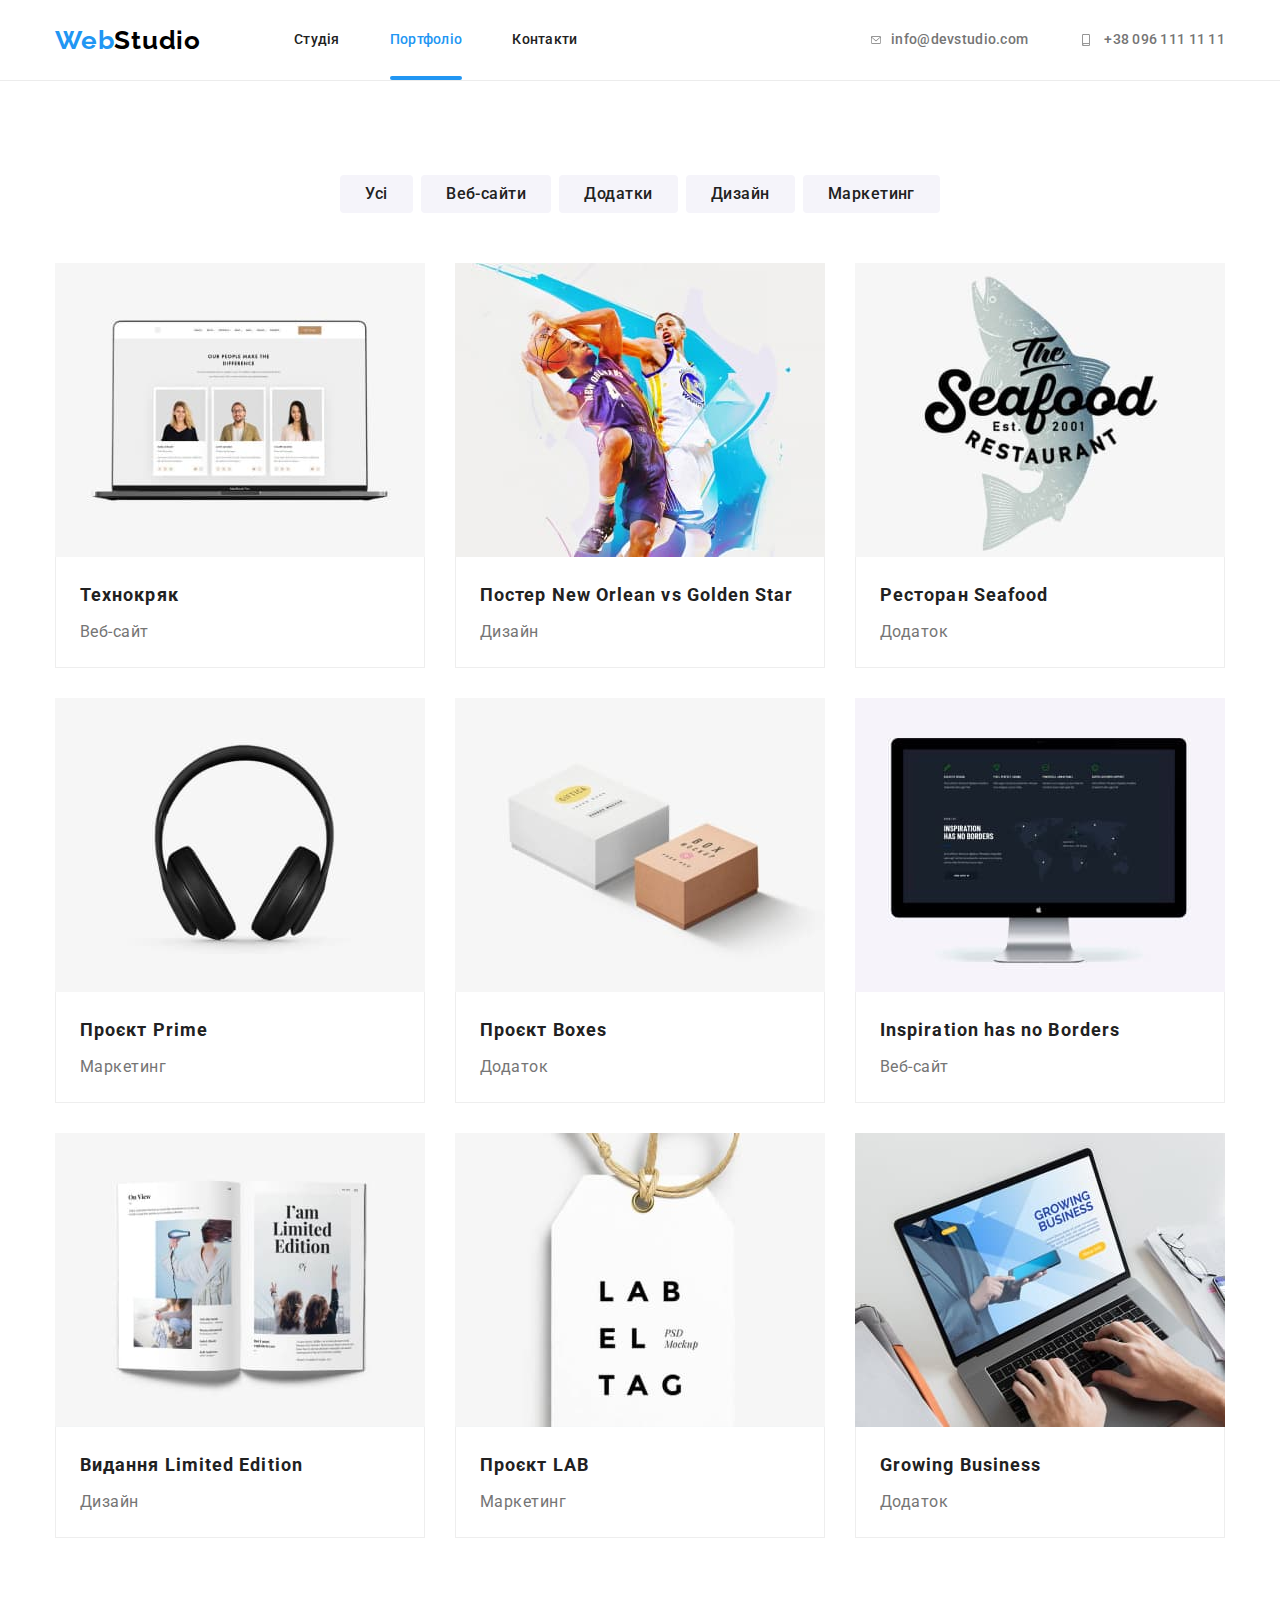
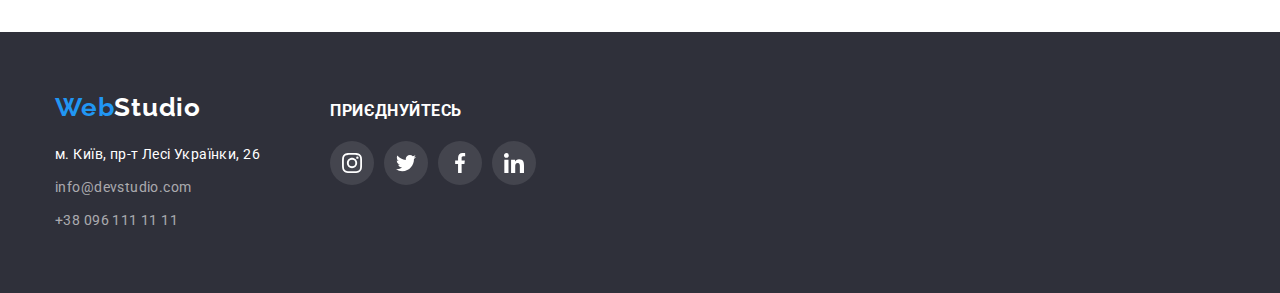
==== portfolio.html @ 860e97d4 "Initial commit" ====
<!DOCTYPE html>
<html lang="uk">
  <head>
    <meta charset="UTF-8" />
    <meta http-equiv="X-UA-Compatible" content="IE=edge" />
    <meta name="viewport" content="width=device-width, initial-scale=1.0" />
    <title>WebStudio</title>
    <!--Шрифты -->
    <link rel="preconnect" href="https://fonts.googleapis.com" />
    <link rel="preconnect" href="https://fonts.gstatic.com" crossorigin />
    <link
      href="https://fonts.googleapis.com/css2?family=Raleway:wght@700&family=Roboto:wght@400;500;700;900&display=swap"
      rel="stylesheet"
    />
    <!--Добавляет normalize -->
    <link
      rel="stylesheet"
      href="https://cdnjs.cloudflare.com/ajax/libs/modern-normalize/1.1.0/modern-normalize.min.css"
    />
    <link rel="stylesheet" href="./css/styles.css" />
  </head>
  <body>
    <!--Шапка-->
    <header class="header">
      <div class="container container-header">
        <nav class="header-nav">
          <a class="logo link" href="./index.html"
            >Web<span class="logo-header">Studio</span></a
          >
          <ul class="header-nav-list">
            <li class="header-nav-item">
              <a class="header-nav-link link" href="./index.html">Студія</a>
            </li>
            <li class="header-nav-item">
              <a class="header-nav-link link current" href="./index.html"
                >Портфоліо</a
              >
            </li>
            <li class="header-nav-item">
              <a class="header-nav-link link" href="./index.html">Контакти</a>
            </li>
          </ul>
        </nav>
        <div class="container-connect">
          <ul class="header-list">
            <li class="header-item">
              <a class="header-link link" href="mailto:info@devstudio.com">
                <svg class="header-icon" width="10" height="16">
                  <use href="./images/icons.svg#icon-envelope"></use>
                </svg>
                info@devstudio.com</a
              >
            </li>
            <li class="header-item">
              <a class="header-link link" href="tel:+380961111111">
                <svg class="header-icon" width="16" height="12">
                  <use href="./images/icons.svg#icon-smartphone"></use>
                </svg>
                +38 096 111 11 11</a
              >
            </li>
          </ul>
        </div>
      </div>
    </header>
    <main>
      <section class="portfolio section">
        <div class="container">
          <h1 class="visually-hidden">Наші роботи</h1>
          <ul class="filter-list">
            <li><button class="button" type="button">Усі</button></li>
            <li><button class="button" type="button">Веб-сайти</button></li>
            <li><button class="button" type="button">Додатки</button></li>
            <li><button class="button" type="button">Дизайн</button></li>
            <li><button class="button" type="button">Маркетинг</button></li>
          </ul>
          <ul class="filter">
            <li class="filter-item">
              <a class="filter-link link" href="./index.html">
                <div class="filter-top-wrap">
                  <img
                    src="./images/types/type-1.jpg"
                    alt="види робіт"
                    width="370"
                    height="294"
                  />
                  <p class="filter-top-text">
                    Ресурс пропонує комплексні пропозиції з різним рівнем
                    функціоналу та сервісів. Все це дозволить відвідувачу
                    отримати вичерпні відомості про компанію чи приватну особу.
                  </p>
                </div>
                <div class="filter-wrap">
                  <h2 class="filter-title">Технокряк</h2>
                  <p class="filter-text">Веб-сайт</p>
                </div>
              </a>
            </li>
            <li class="filter-item">
              <a class="filter-link link" href="./index.html">
                <div class="filter-top-wrap">
                  <img
                    src="./images/types/type-2.jpg"
                    alt="види робіт"
                    width="370"
                    height="294"
                  />
                  <p class="filter-top-text">
                    Ресурс пропонує комплексні пропозиції з різним рівнем
                    функціоналу та сервісів. Все це дозволить відвідувачу
                    отримати вичерпні відомості про компанію чи приватну особу.
                  </p>
                </div>
                <div class="filter-wrap">
                  <h2 class="filter-title">Постер New Orlean vs Golden Star</h2>
                  <p class="filter-text">Дизайн</p>
                </div>
              </a>
            </li>
            <li class="filter-item">
              <a class="filter-link link" href="./index.html">
                <div class="filter-top-wrap">
                  <img
                    src="./images/types/type-3.jpg"
                    alt="види робіт"
                    width="370"
                    height="294"
                  />
                  <p class="filter-top-text">
                    Ресурс пропонує комплексні пропозиції з різним рівнем
                    функціоналу та сервісів. Все це дозволить відвідувачу
                    отримати вичерпні відомості про компанію чи приватну особу.
                  </p>
                </div>
                <div class="filter-wrap">
                  <h2 class="filter-title">Ресторан Seafood</h2>
                  <p class="filter-text">Додаток</p>
                </div>
              </a>
            </li>
            <li class="filter-item">
              <a class="filter-link link" href="./index.html">
                <div class="filter-top-wrap">
                  <img
                    src="./images/types/type-4.jpg"
                    alt="види робіт"
                    width="370"
                    height="294"
                  />
                  <p class="filter-top-text">
                    Ресурс пропонує комплексні пропозиції з різним рівнем
                    функціоналу та сервісів. Все це дозволить відвідувачу
                    отримати вичерпні відомості про компанію чи приватну особу.
                  </p>
                </div>
                <div class="filter-wrap">
                  <h2 class="filter-title">Проєкт Prime</h2>
                  <p class="filter-text">Маркетинг</p>
                </div>
              </a>
            </li>
            <li class="filter-item">
              <a class="filter-link link" href="./index.html">
                <div class="filter-top-wrap">
                  <img
                    src="./images/types/type-5.jpg"
                    alt="види робіт"
                    width="370"
                    height="294"
                  />
                  <p class="filter-top-text">
                    Ресурс пропонує комплексні пропозиції з різним рівнем
                    функціоналу та сервісів. Все це дозволить відвідувачу
                    отримати вичерпні відомості про компанію чи приватну особу.
                  </p>
                </div>
                <div class="filter-wrap">
                  <h2 class="filter-title">Проєкт Boxes</h2>
                  <p class="filter-text">Додаток</p>
                </div>
              </a>
            </li>
            <li class="filter-item">
              <a class="filter-link link" href="./index.html">
                <div class="filter-top-wrap">
                  <img
                    src="./images/types/type-6.jpg"
                    alt="види робіт"
                    width="370"
                    height="294"
                  />
                  <p class="filter-top-text">
                    Ресурс пропонує комплексні пропозиції з різним рівнем
                    функціоналу та сервісів. Все це дозволить відвідувачу
                    отримати вичерпні відомості про компанію чи приватну особу.
                  </p>
                </div>
                <div class="filter-wrap">
                  <h2 class="filter-title">Inspiration has no Borders</h2>
                  <p class="filter-text">Веб-сайт</p>
                </div>
              </a>
            </li>
            <li class="filter-item">
              <a class="filter-link link" href="./index.html">
                <div class="filter-top-wrap">
                  <img
                    src="./images/types/type-7.jpg"
                    alt="види робіт"
                    width="370"
                    height="294"
                  />
                  <p class="filter-top-text">
                    Ресурс пропонує комплексні пропозиції з різним рівнем
                    функціоналу та сервісів. Все це дозволить відвідувачу
                    отримати вичерпні відомості про компанію чи приватну особу.
                  </p>
                </div>
                <div class="filter-wrap">
                  <h2 class="filter-title">Видання Limited Edition</h2>
                  <p class="filter-text">Дизайн</p>
                </div>
              </a>
            </li>
            <li class="filter-item">
              <a class="filter-link link" href="./index.html">
                <div class="filter-top-wrap">
                  <img
                    src="./images/types/type-8.jpg"
                    alt="види робіт"
                    width="370"
                    height="294"
                  />
                  <p class="filter-top-text">
                    Ресурс пропонує комплексні пропозиції з різним рівнем
                    функціоналу та сервісів. Все це дозволить відвідувачу
                    отримати вичерпні відомості про компанію чи приватну особу.
                  </p>
                </div>
                <div class="filter-wrap">
                  <h2 class="filter-title">Проєкт LAB</h2>
                  <p class="filter-text">Маркетинг</p>
                </div>
              </a>
            </li>
            <li class="filter-item">
              <a class="link" href="./index.html">
                <div class="filter-top-wrap">
                  <img
                    src="./images/types/type-9.jpg"
                    alt="види робіт"
                    width="370"
                    height="294"
                  />
                  <p class="filter-top-text">
                    Ресурс пропонує комплексні пропозиції з різним рівнем
                    функціоналу та сервісів. Все це дозволить відвідувачу
                    отримати вичерпні відомості про компанію чи приватну особу.
                  </p>
                </div>
                <div class="filter-wrap">
                  <h2 class="filter-title">Growing Business</h2>
                  <p class="filter-text">Додаток</p>
                </div>
              </a>
            </li>
          </ul>
        </div>
      </section>
    </main>
    <footer class="footer">
      <div class="container">
        <div class="footer-wrap">
          <div class="footer-left">
            <a class="logo link" href="./index.html"
              >Web<span class="logo-secondary">Studio</span></a
            >
            <address class="address">
              <ul class="footer-list">
                <li class="footer-item">
                  <a class="footer-link link address" href=""
                    >м. Київ, пр-т Лесі Українки, 26</a
                  >
                </li>
                <li class="footer-item">
                  <a class="footer-link link" href="malto:info@devstudio.com"
                    >info@devstudio.com</a
                  >
                </li>
                <li class="footer-item">
                  <a class="footer-link link" href="tel:+380961111111"
                    >+38 096 111 11 11</a
                  >
                </li>
              </ul>
            </address>
          </div>
          <div class="footer-right">
            <h3 class="footer-title">приєднуйтесь</h3>
            <ul class="footer-soc-list list">
              <li class="footer-soc-item">
                <a href="" target="_blank" class="footer-soc-link link">
                  <svg class="footer-soc-icon" width="20" height="20">
                    <use href="./images/icons.svg#icon-instagram"></use>
                  </svg>
                </a>
              </li>
              <li class="footer-soc-item">
                <a href="" target="_blank" class="footer-soc-link link"
                  ><svg class="footer-soc-icon" width="20" height="20">
                    <use href="./images/icons.svg#icon-twitter"></use>
                  </svg>
                </a>
              </li>
              <li class="footer-soc-item">
                <a href="" target="_blank" class="footer-soc-link link"
                  ><svg class="footer-soc-icon" width="20" height="20">
                    <use href="./images/icons.svg#icon-facebook"></use>
                  </svg>
                </a>
              </li>
              <li class="footer-soc-item">
                <a href="" target="_blank" class="footer-soc-link link"
                  ><svg class="footer-soc-icon" width="20" height="20">
                    <use href="./images/icons.svg#icon-linkedin"></use>
                  </svg>
                </a>
              </li>
            </ul>
          </div>
        </div>
      </div>
    </footer>
  </body>
</html>
---- css/styles.css ----
:root {
  --primery-text-color: #757575;
  --title-text-color: #212121;
  --accent-color: #2196f3;
  --additional-color: #ffffff;
}

body {
  font-family: Roboto, sans-serif;
  color: var(--primery-text-color);
  background-color: var(--additional-color);
  font-size: 14px;
  letter-spacing: 0.03em;
}

/* reset */
html {
  box-sizing: border-box;
}

*,
*::after,
*::before {
  box-sizing: inherit;
}

/* Стили для обнуления верхних отступов у элементов */
h1,
h2,
h3,
h4,
h5,
h6,
p {
  margin: 0;
}

/* обнуления базовых свойств у списков (ul) */
ul, ol {
  margin: 0;
  padding-left: 0;
  list-style: none;
}
/* Класс для обнуления базовых свойств у ссылок */
.link {
  text-decoration: none;
  color: inherit;
}

/* Свойства для корректного отображения картинок */
img {
  display: block;
  max-width: 100%;
  height: auto;
}

/* Свойства для обнуления курсива у address */

address {
  font-style: normal;
}

button {
  cursor: pointer;
}

/* utils */
.container {
  width: 1200px;
  padding-left: 15px;
  padding-right: 15px;
  margin: 0 auto;
}

.section {
  padding-top: 94px;
  padding-bottom: 94px;
}

/* -------Header------- */

.header{
background-color: var(--additional-color);
border-bottom: 1px solid #ECECEC;
}
.container-header{
 display: flex;
}

.container-connect {
  margin-left: auto;
}

.header-nav {
  display: flex;
  align-items: center;
}
.header-nav-list{
  display: flex;
  gap: 50px;
}

.header-list {
  display: flex;
  gap: 50px;
}

.logo:hover,
.logo:focus {
  color: var(--accent-color);
}

.logo {
  font-family: "Raleway", sans-serif;
  font-style: normal;
  color: var(--accent-color);
  font-weight: 700;
  font-size: 26px;
  line-height: 1.19;
  letter-spacing: 0.03em;
  margin-right: 93px;
  margin-left: auto;
}

.logo-header {
  color: #000000;
}

.header-nav-link:hover,
.header-nav-link:focus,
.header-nav-link.current {
  color: var(--accent-color);
}

.header-nav-link {
  color: var(--title-text-color);
  font-weight: 500;
  line-height: 1.14;
  letter-spacing: 0.02em;

  display: flex;
  align-items: baseline;
  padding: 32px 0;

  transition: color 250ms cubic-bezier(0.4, 0, 0.2, 1);
}

.header-nav-item{
  position: relative;
}

.current::after{
  content: " ";
  display: block;
  position: absolute;
  bottom: 0;
  height: 4px;
  width: 100%;

  background-color: #2196F3;
  border-radius: 2px;
}

.header-link:hover,
.header-link:focus {
  color: var(--accent-color);
  
}

.header-link {
  color: var(--primery-text-color);
  font-weight: 500;
  line-height: 1.14;
  letter-spacing: 0.02em;

  display: flex;
  padding-top: 32px;
  padding-bottom: 32px;
  align-items: center;
  gap: 10px;

  transition: color 250ms cubic-bezier(0.4, 0, 0.2, 1);
}

.header-icon{
  fill: currentColor;
}

/* -------Hero------- */

.hero {
  padding: 200px 0;
  text-align: center;

  background-image: linear-gradient(rgba(47, 48, 58, 0.4), rgba(47, 48, 58, 0.4)), url(../images/hero-bg.jpg);
  background-repeat: no-repeat;
  background-position: center;
  background-size: cover;
  max-width: 1600px;
  margin: 0 auto;
}

.hero-title {
  color: var(--additional-color);
  font-weight: 900;
  font-size: 44px;
  line-height: 1.36;

  text-align: center;
  letter-spacing: 0.06em;
  text-transform: uppercase;
  width: 696px;
  height: 120px;
  margin-right: auto;
  margin-bottom: 30px;
  margin-left: auto;
  
}

.hero-button {
  font-family: inherit;
  color: var(--additional-color);
  background-color: var(--accent-color);
  font-weight: 700;
  font-size: 16px;
  line-height: 1.88;

  display: flex;
  align-items: center;
  text-align: center;
  letter-spacing: 0.06em;
  padding: 10px 32px;
  min-width: 216px;
  height: 50px;
  box-shadow: 0px 4px 4px rgba(0, 0, 0, 0.15);
  border-radius: 4px;
  margin: 0 auto;
  border: none;
}
/* -------Features------- */

.features{
  padding-bottom: 0;
}

.features-list{
  display: flex;
  gap: 30px;
}
.visually-hidden {
  position: absolute;
  white-space: nowrap;
  width: 1px;
  height: 1px;
  overflow: hidden;
  border: 0;
  padding: 0;
  clip: rect(0 0 0 0);
  clip-path: inset(50%);
  margin: -1px;
}
.features-title {
  color: var(--title-text-color);
  font-size: 14px;
  line-height: 1.14;
  letter-spacing: 0.03em;
  text-transform: uppercase;
  margin-bottom: 10px;
}

.features-item{
  width: 270px;
}
.features-text {
  line-height: 1.71;
}

.features-icons{
display: flex;
width: 270px;
height: 120px;
align-items: center;
justify-content: center;
background-color: #F5F4FA;
border-radius: 4px;
margin-bottom: 30px;
}

/* -------Works------- */


.works-title{
  margin-bottom: 50px;
}

.works-item{
  width: calc((100% - 60px) / 3);
  position: relative;
  
}

.works-list{
  display: flex;
  gap: 30px;
}
.works-title,
.team-title {
  color: var(--title-text-color);
  font-size: 36px;
  line-height: 1.17;
  text-align: center;
  letter-spacing: 0.03em;
}
.works-top{
  display: flex;
}
.works-text{
  position: absolute;
  bottom: 0;
  padding-top: 27px;
  width: 100%;
  height: 70px;
  font-weight: 700;
  line-height: 1.14;
  text-align: center;
  text-transform: uppercase;
  color: var(--additional-color);
  background-color: rgba(47, 48, 58, 0.8);

  align-items: center;
  justify-content: center;
}

/* -------Team------- */

.team{
  background-color:#F5F4F5;
}
.team-list{
  display: flex;
  gap: 30px;
}

.team-title{
  margin-bottom: 50px;

}
.team-title-secondary {
  color: var(--title-text-color);
  font-weight: 500;
  font-size: 16px;
  line-height: 1.19;
  text-align: center;
  letter-spacing: 0.03em;
  margin-bottom: 10px;
}

.team-item{
  width: calc((100% - 90px) / 4);
}

  .team-wrap{
    padding-top: 30px;
    padding-bottom: 30px;
    background-color: var(--additional-color);
    border-right: 1px solid #EEEEEE;
    border-bottom: 1px solid #EEEEEE;
    border-left: 1px solid #EEEEEE;
    border-radius: 0px 0px 4px 4px;
    box-shadow: 0px 1px 3px rgba(0, 0, 0, 0.12), 0px 1px 1px rgba(0, 0, 0, 0.14), 0px 2px 1px rgba(0, 0, 0, 0.2);
   } 
  
.team-text {
  font-size: 16px;
  line-height: 1.19;
  text-align: center;
  margin-bottom: 16px;
}

.team-soc-list {
  display: flex;
  justify-content: center;
  gap: 10px;
}

.team-soc-item {
  width: 44px;
  height: 44px;
}

.team-soc-link {
  width: 100%;
  height: 100%;
  display: flex;
  align-items: center;
  justify-content: center;
  border-radius: 50%;
  color: #AFB1B8;

  transition: color 250ms cubic-bezier(0.4, 0, 0.2, 1), background-color 250ms cubic-bezier(0.4, 0, 0.2, 1);
}

.team-soc-icon{
  fill: currentColor;
}
.team-soc-link:hover,
.team-soc-link:focus{
  background-color:  var(--accent-color);
  color: var(--additional-color);
}

/* -------Clients------- */

.clients-title{
    font-size: 36px;
    line-height: 1.17;
    text-align: center;
    letter-spacing: 0.03em;
    color: var(--title-text-color);
    margin-bottom: 50px;
    }

.clients-list{
  display: flex;
  justify-content: center;
  gap: 30px;

}
.clients-item{
  width: calc((100% - 150px) / 6);
  height: 92px;
  
}
.clients-link{
  width: 100%;
  height: 100%;
  display: flex;
  align-items: center;
  justify-content: center;
  color: #AFB1B8;
  border: 1px solid #AFB1B8;
  border-radius: 4px;

  transition: color 250ms cubic-bezier(0.4, 0, 0.2, 1), border-color 250ms cubic-bezier(0.4, 0, 0.2, 1);
}

.clients-link:hover,
.clients-link:focus{
  color: var(--accent-color);
  border-color:var(--accent-color);
}

.clients-soc-icon{
  fill: currentColor;
}

/* -------Footer------- */

.footer {
  padding: 60px 0;
  background-color: #2f303a;
 
}

.footer-wrap{
  display: flex;
  gap: 70px;
  align-items: baseline;
}

.footer-link{
  transition: color 250ms cubic-bezier(0.4, 0, 0.2, 1);
}
.footer-link:hover,
.footer-link:focus {
  color: var(--accent-color);
}

.footer .logo{
  margin-right: 0;
}
.address{
  margin-top: 20px;
}

.footer-item:not(:last-child) {
  margin-bottom: 9px;
}

.logo-secondary {
  color: var(--additional-color);
}
.footer-link.address {
  color: var(--additional-color);
  line-height: 1.71;
  letter-spacing: 0.03em;
}

.footer-link {
  color: rgba(255, 255, 255, 0.6);
  line-height: 1.71;
  letter-spacing: 0.03em;
  font-style: normal;
}

.footer-title {
    color: var(--additional-color);
    font-weight: 700;
    line-height: 1.14;
    letter-spacing: 0.03em;
    text-transform: uppercase;
      
}

.footer-soc-list {
  display: flex;
  justify-items: center;
  gap: 10px;
  margin-top: 20px; 
  
}

.footer-soc-item {
  width: 44px;
  height: 44px;
 
}

.footer-soc-link {
  width: 100%;
  height: 100%;
  display: flex;
  align-items: center;
  justify-content: center;
  border-radius: 50%;
  background-color: rgba(255, 255, 255, 0.1);

  transition: background-color 250ms cubic-bezier(0.4, 0, 0.2, 1);
}

.footer-soc-link:hover,
.footer-soc-link:focus{
  background-color: var(--accent-color);
}

.footer-soc-icon{
  fill: var(--additional-color);
}

/* -------Modal------- */

.backdrop{
  position: fixed;
  top: 0;
  width: 100%;
  height: 100%;
  background-color: rgba(0, 0, 0, 0.2);

 transition: opacity 250ms cubic-bezier(0.4, 0, 0.2, 1), visibility 250ms cubic-bezier(0.4, 0, 0.2, 1);
}

.backdrop.is-hidden{
  visibility: hidden;
  opacity: 0;
  pointer-events: none;
}

.modal{
  position: absolute;
  top: 50%;
  left: 50%;
  transform: translate(-50%, -50%);

  width: 528px;
  min-height: 581px;
  background-color: var(--additional-color);
  box-shadow: 0px 1px 3px rgba(0, 0, 0, 0.12), 0px 1px 1px rgba(0, 0, 0, 0.14), 0px 2px 1px rgba(0, 0, 0, 0.2);
  border-radius: 4px;
}

.modal-close{
  width: 30px;
  height: 30px;
  background-color: transparent;
  border-radius: 50%;
  border: 1px solid rgba(0, 0, 0, 0.1);
  
  position: absolute;
  right: 8px;
  top: 8px;

  display: flex;
  align-items: center;
  justify-content: center;
}

/* -------Оформление Portfolio------- */

.portfolio{
background-color:var(--additional-color);
}
.filter-list{
  display: flex;
  gap: 8px;
  justify-content: center;
  margin-bottom: 50px;
}

.button:hover,
.button:focus {
  color: var(--additional-color);
  background-color: var(--accent-color);
  box-shadow: 0px 3px 1px rgba(0, 0, 0, 0.1), 0px 1px 2px rgba(0, 0, 0, 0.08), 0px 2px 2px rgba(0, 0, 0, 0.12);
}


.button {
  color: var(--title-text-color);
  background: #f5f4fa;
  font-family: inherit;
  font-weight: 500;
  font-size: 16px;
  line-height: 1.62;
  text-align: center;
  letter-spacing: 0.03em;
  border-radius: 4px;
  padding: 6px 25px;
  min-width: 73px;
  border: none;

  transition: color 250ms cubic-bezier(0.4, 0, 0.2, 1), background-color 250ms cubic-bezier(0.4, 0, 0.2, 1), box-shadow 250ms cubic-bezier(0.4, 0, 0.2, 1);
}

.filter{
  display: flex;
  flex-wrap: wrap;
  gap: 30px;
}

.filter-item{
  width: calc((100% - 60px) / 3);
}

.filter-link{
  display: block;
  transition: box-shadow 250ms cubic-bezier(0.4, 0, 0.2, 1);
}
.filter-link:hover,
.filter-link:focus {
  box-shadow: 0px 1px 1px rgba(0, 0, 0, 0.12), 0px 4px 4px rgba(0, 0, 0, 0.06), 1px 4px 6px rgba(0, 0, 0, 0.16);
}

.filter-top-wrap{
  position: relative;
  overflow: hidden;
}

.filter-item:hover .filter-top-text,
.filter-item:focus .filter-top-text{
  transform: translateX(0);
}

.filter-top-text{
  position: absolute;
  top: 0;
  padding: 63px 24px;

  height: 100%;
  font-size: 18px;
  line-height: 1.56;
  color: var(--additional-color);
  background-color: rgba(33, 150, 243, 0.9);

  transform: translateY(100%);
  transition: transform 250ms cubic-bezier(0.4, 0, 0.2, 1);

}

.filter-wrap{
  padding: 20px 24px;
  background-color: var(--additional-color);
  border-right: 1px solid #EEEEEE;
  border-bottom: 1px solid #EEEEEE;
  border-left: 1px solid #EEEEEE;
}
.filter-title {
  color: var(--title-text-color);
  font-size: 18px;
  line-height: 2;
  letter-spacing: 0.06em;
  margin-bottom: 4px;
  
}

.filter-text {
  color: var(--primery-text-color);
  font-size: 16px;
  line-height: 1.88;
  letter-spacing: 0.03em;
  
}
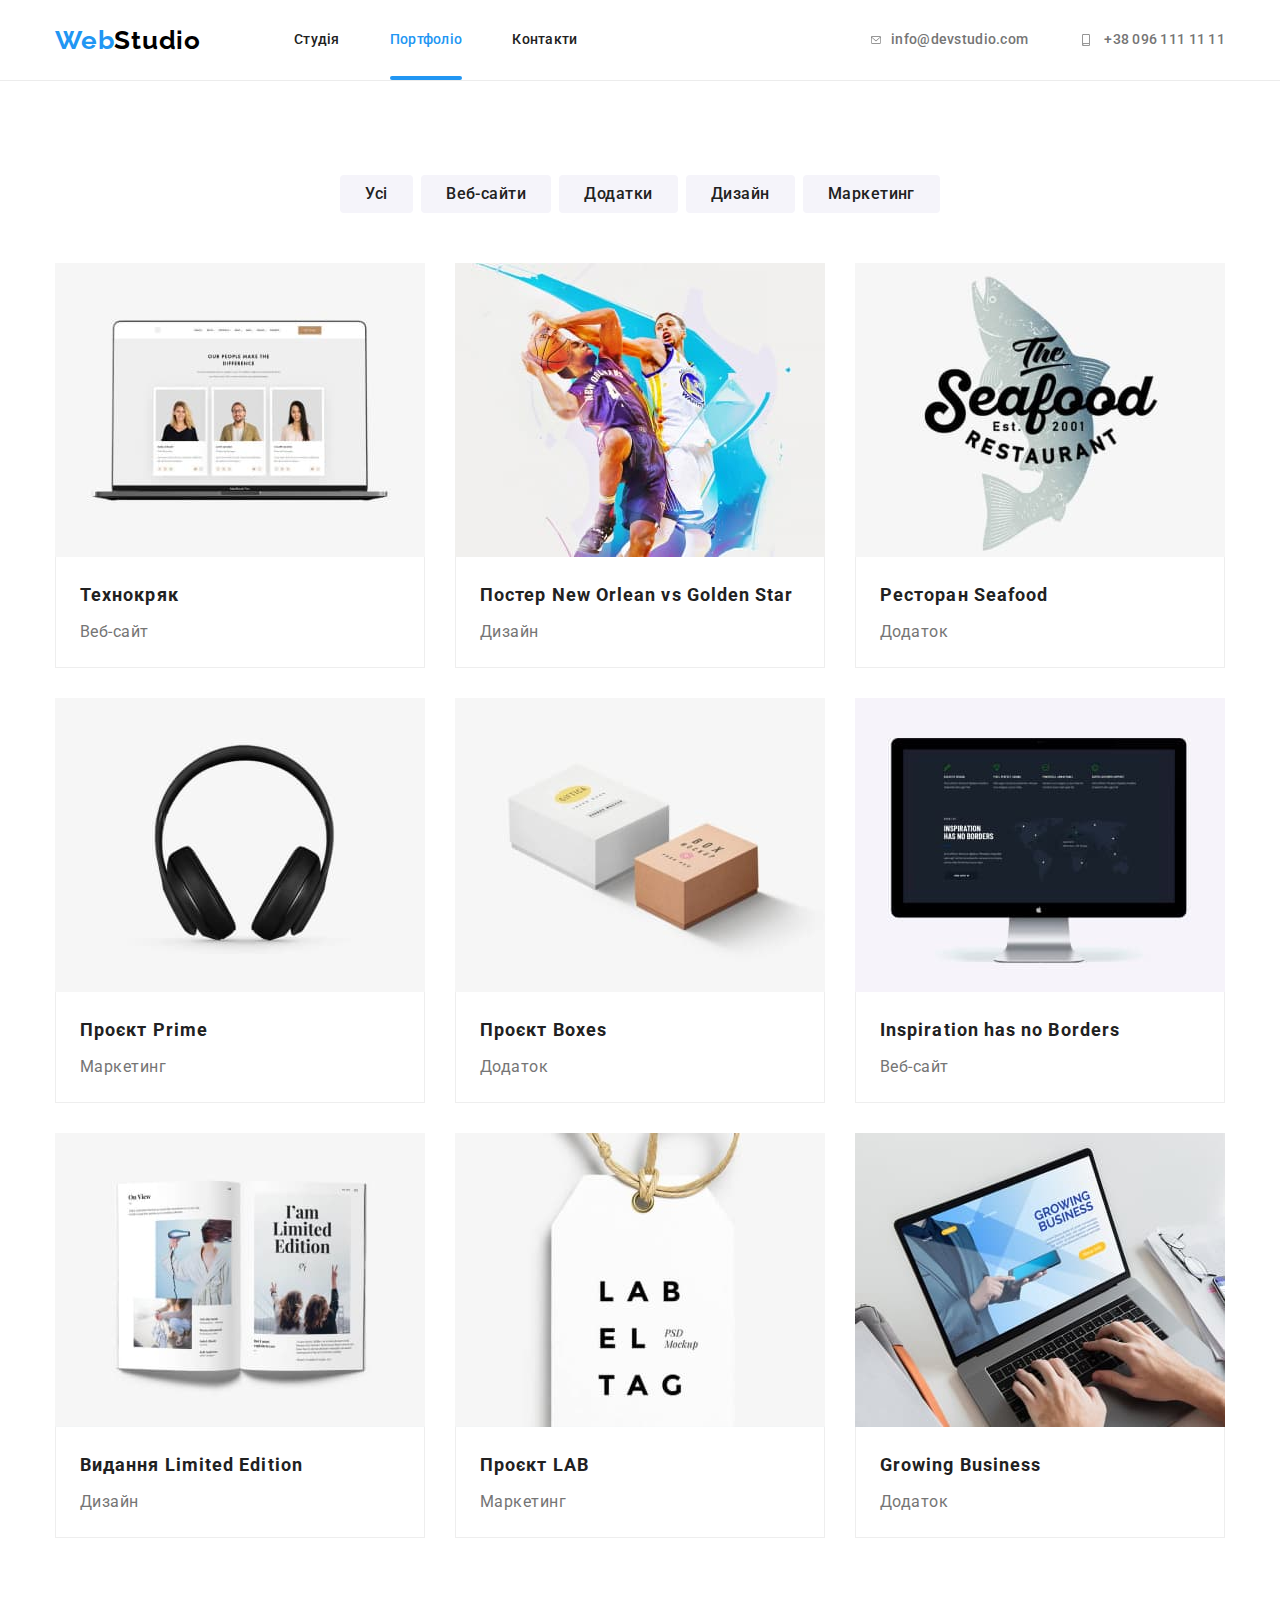
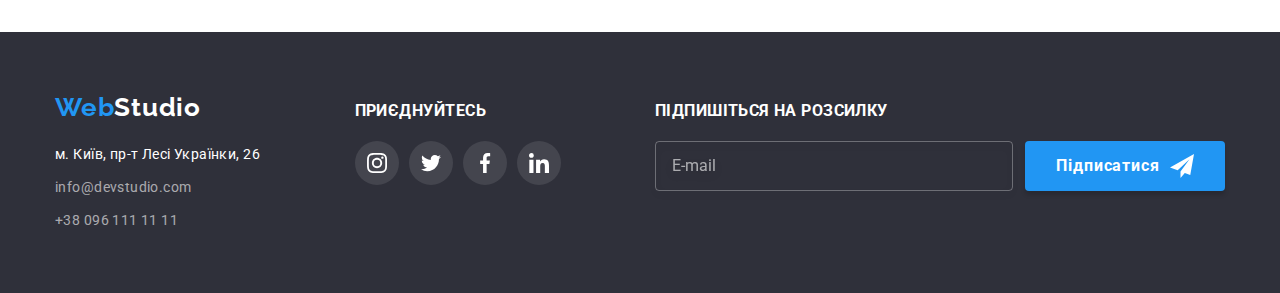
==== commit bc0442f4: "fixed footer" ====
--- a/portfolio.html
+++ b/portfolio.html
@@ -328,6 +328,23 @@
               </li>
             </ul>
           </div>
+          <div class="footer-online">
+            <h3 class="footer-online-title">Підпишіться на розсилку</h3>
+            <form class="online-form">
+              <input
+                type="email"
+                name="online-email"
+                placeholder="E-mail"
+                class="online-input"
+              />
+              <button type="submit" class="online-button">
+                Підписатися
+                <svg class="online-icon" width="24" height="24">
+                  <use href="./images/icons.svg#icon-send"></use>
+                </svg>
+              </button>
+            </form>
+          </div>
         </div>
       </div>
     </footer>
--- a/css/styles.css
+++ b/css/styles.css
@@ -36,7 +36,8 @@
 }
 
 /* обнуления базовых свойств у списков (ul) */
-ul, ol {
+ul,
+ol {
   margin: 0;
   padding-left: 0;
   list-style: none;
@@ -79,12 +80,12 @@
 
 /* -------Header------- */
 
-.header{
-background-color: var(--additional-color);
-border-bottom: 1px solid #ECECEC;
-}
-.container-header{
- display: flex;
+.header {
+  background-color: var(--additional-color);
+  border-bottom: 1px solid #ececec;
+}
+.container-header {
+  display: flex;
 }
 
 .container-connect {
@@ -95,7 +96,7 @@
   display: flex;
   align-items: center;
 }
-.header-nav-list{
+.header-nav-list {
   display: flex;
   gap: 50px;
 }
@@ -145,11 +146,11 @@
   transition: color 250ms cubic-bezier(0.4, 0, 0.2, 1);
 }
 
-.header-nav-item{
+.header-nav-item {
   position: relative;
 }
 
-.current::after{
+.current::after {
   content: " ";
   display: block;
   position: absolute;
@@ -157,14 +158,13 @@
   height: 4px;
   width: 100%;
 
-  background-color: #2196F3;
+  background-color: #2196f3;
   border-radius: 2px;
 }
 
 .header-link:hover,
 .header-link:focus {
   color: var(--accent-color);
-  
 }
 
 .header-link {
@@ -182,7 +182,7 @@
   transition: color 250ms cubic-bezier(0.4, 0, 0.2, 1);
 }
 
-.header-icon{
+.header-icon {
   fill: currentColor;
 }
 
@@ -192,7 +192,11 @@
   padding: 200px 0;
   text-align: center;
 
-  background-image: linear-gradient(rgba(47, 48, 58, 0.4), rgba(47, 48, 58, 0.4)), url(../images/hero-bg.jpg);
+  background-image: linear-gradient(
+      rgba(47, 48, 58, 0.4),
+      rgba(47, 48, 58, 0.4)
+    ),
+    url(../images/hero-bg.jpg);
   background-repeat: no-repeat;
   background-position: center;
   background-size: cover;
@@ -214,7 +218,6 @@
   margin-right: auto;
   margin-bottom: 30px;
   margin-left: auto;
-  
 }
 
 .hero-button {
@@ -239,11 +242,11 @@
 }
 /* -------Features------- */
 
-.features{
+.features {
   padding-bottom: 0;
 }
 
-.features-list{
+.features-list {
   display: flex;
   gap: 30px;
 }
@@ -268,38 +271,36 @@
   margin-bottom: 10px;
 }
 
-.features-item{
+.features-item {
   width: 270px;
 }
 .features-text {
   line-height: 1.71;
 }
 
-.features-icons{
-display: flex;
-width: 270px;
-height: 120px;
-align-items: center;
-justify-content: center;
-background-color: #F5F4FA;
-border-radius: 4px;
-margin-bottom: 30px;
+.features-icons {
+  display: flex;
+  width: 270px;
+  height: 120px;
+  align-items: center;
+  justify-content: center;
+  background-color: #f5f4fa;
+  border-radius: 4px;
+  margin-bottom: 30px;
 }
 
 /* -------Works------- */
 
-
-.works-title{
+.works-title {
   margin-bottom: 50px;
 }
 
-.works-item{
+.works-item {
   width: calc((100% - 60px) / 3);
   position: relative;
-  
-}
-
-.works-list{
+}
+
+.works-list {
   display: flex;
   gap: 30px;
 }
@@ -311,10 +312,10 @@
   text-align: center;
   letter-spacing: 0.03em;
 }
-.works-top{
-  display: flex;
-}
-.works-text{
+.works-top {
+  display: flex;
+}
+.works-text {
   position: absolute;
   bottom: 0;
   padding-top: 27px;
@@ -333,17 +334,16 @@
 
 /* -------Team------- */
 
-.team{
-  background-color:#F5F4F5;
-}
-.team-list{
+.team {
+  background-color: #f5f4f5;
+}
+.team-list {
   display: flex;
   gap: 30px;
 }
 
-.team-title{
+.team-title {
   margin-bottom: 50px;
-
 }
 .team-title-secondary {
   color: var(--title-text-color);
@@ -355,21 +355,22 @@
   margin-bottom: 10px;
 }
 
-.team-item{
+.team-item {
   width: calc((100% - 90px) / 4);
 }
 
-  .team-wrap{
-    padding-top: 30px;
-    padding-bottom: 30px;
-    background-color: var(--additional-color);
-    border-right: 1px solid #EEEEEE;
-    border-bottom: 1px solid #EEEEEE;
-    border-left: 1px solid #EEEEEE;
-    border-radius: 0px 0px 4px 4px;
-    box-shadow: 0px 1px 3px rgba(0, 0, 0, 0.12), 0px 1px 1px rgba(0, 0, 0, 0.14), 0px 2px 1px rgba(0, 0, 0, 0.2);
-   } 
-  
+.team-wrap {
+  padding-top: 30px;
+  padding-bottom: 30px;
+  background-color: var(--additional-color);
+  border-right: 1px solid #eeeeee;
+  border-bottom: 1px solid #eeeeee;
+  border-left: 1px solid #eeeeee;
+  border-radius: 0px 0px 4px 4px;
+  box-shadow: 0px 1px 3px rgba(0, 0, 0, 0.12), 0px 1px 1px rgba(0, 0, 0, 0.14),
+    0px 2px 1px rgba(0, 0, 0, 0.2);
+}
+
 .team-text {
   font-size: 16px;
   line-height: 1.19;
@@ -395,62 +396,62 @@
   align-items: center;
   justify-content: center;
   border-radius: 50%;
-  color: #AFB1B8;
-
-  transition: color 250ms cubic-bezier(0.4, 0, 0.2, 1), background-color 250ms cubic-bezier(0.4, 0, 0.2, 1);
-}
-
-.team-soc-icon{
+  color: #afb1b8;
+
+  transition: color 250ms cubic-bezier(0.4, 0, 0.2, 1),
+    background-color 250ms cubic-bezier(0.4, 0, 0.2, 1);
+}
+
+.team-soc-icon {
   fill: currentColor;
 }
 .team-soc-link:hover,
-.team-soc-link:focus{
-  background-color:  var(--accent-color);
+.team-soc-link:focus {
+  background-color: var(--accent-color);
   color: var(--additional-color);
 }
 
 /* -------Clients------- */
 
-.clients-title{
-    font-size: 36px;
-    line-height: 1.17;
-    text-align: center;
-    letter-spacing: 0.03em;
-    color: var(--title-text-color);
-    margin-bottom: 50px;
-    }
-
-.clients-list{
+.clients-title {
+  font-size: 36px;
+  line-height: 1.17;
+  text-align: center;
+  letter-spacing: 0.03em;
+  color: var(--title-text-color);
+  margin-bottom: 50px;
+}
+
+.clients-list {
   display: flex;
   justify-content: center;
   gap: 30px;
-
-}
-.clients-item{
+}
+.clients-item {
   width: calc((100% - 150px) / 6);
   height: 92px;
-  
-}
-.clients-link{
+}
+.clients-link {
   width: 100%;
   height: 100%;
   display: flex;
   align-items: center;
   justify-content: center;
-  color: #AFB1B8;
-  border: 1px solid #AFB1B8;
+  color: #afb1b8;
+  border: 1px solid #afb1b8;
   border-radius: 4px;
 
-  transition: color 250ms cubic-bezier(0.4, 0, 0.2, 1), border-color 250ms cubic-bezier(0.4, 0, 0.2, 1);
+  transition: color 250ms cubic-bezier(0.4, 0, 0.2, 1),
+    border-color 250ms cubic-bezier(0.4, 0, 0.2, 1);
 }
 
 .clients-link:hover,
-.clients-link:focus{
+.clients-link:focus {
   color: var(--accent-color);
-  border-color:var(--accent-color);
-}
-
-.clients-soc-icon{
+  border-color: var(--accent-color);
+}
+
+.clients-soc-icon {
   fill: currentColor;
 }
 
@@ -459,16 +460,15 @@
 .footer {
   padding: 60px 0;
   background-color: #2f303a;
- 
-}
-
-.footer-wrap{
-  display: flex;
-  gap: 70px;
+}
+
+.footer-wrap {
+  display: flex;
   align-items: baseline;
-}
-
-.footer-link{
+  justify-content: space-between;
+}
+
+.footer-link {
   transition: color 250ms cubic-bezier(0.4, 0, 0.2, 1);
 }
 .footer-link:hover,
@@ -476,10 +476,10 @@
   color: var(--accent-color);
 }
 
-.footer .logo{
+.footer .logo {
   margin-right: 0;
 }
-.address{
+.address {
   margin-top: 20px;
 }
 
@@ -504,26 +504,23 @@
 }
 
 .footer-title {
-    color: var(--additional-color);
-    font-weight: 700;
-    line-height: 1.14;
-    letter-spacing: 0.03em;
-    text-transform: uppercase;
-      
+  color: var(--additional-color);
+  font-weight: 700;
+  line-height: 1.14;
+  letter-spacing: 0.03em;
+  text-transform: uppercase;
 }
 
 .footer-soc-list {
   display: flex;
   justify-items: center;
   gap: 10px;
-  margin-top: 20px; 
-  
+  margin-top: 20px;
 }
 
 .footer-soc-item {
   width: 44px;
   height: 44px;
- 
 }
 
 .footer-soc-link {
@@ -539,33 +536,88 @@
 }
 
 .footer-soc-link:hover,
-.footer-soc-link:focus{
+.footer-soc-link:focus {
   background-color: var(--accent-color);
 }
 
-.footer-soc-icon{
+.footer-soc-icon {
   fill: var(--additional-color);
 }
 
+.footer-online-title{
+line-height: 1.14;
+text-transform: uppercase;
+color: #FFFFFF;
+margin-bottom: 20px;
+}
+
+.online-form{
+  display: flex;
+}
+
+.online-input{
+  width: 358px;
+  height: 50px;
+  margin-right: 12px;
+  padding: 15px 16px;
+  border: 1px solid #ffffff4d;
+filter: drop-shadow(0px 4px 4px rgba(0, 0, 0, 0.15));
+border-radius: 4px;
+color: var(--additional-color);
+background-color: transparent;
+}
+
+.online-input::placeholder{
+font-size: 16px;
+line-height: 1.25;
+color: rgba(255, 255, 255, 0.6);
+}
+
+.online-button{
+  width: 200px;
+  height: 50px;
+font-weight: 700;
+font-size: 16px;
+line-height: 1.88;
+letter-spacing: 0.06em;
+display: flex;
+align-items: center;
+justify-content: center;
+gap: 10px;
+
+color: #FFFFFF;
+  background-color: var(--accent-color);
+  box-shadow: 0px 4px 4px rgba(0, 0, 0, 0.15);
+border-radius: 4px;
+border: none;
+}
+
+.online-icon{
+  align-items: center;
+  justify-content: center;
+}
+
+
 /* -------Modal------- */
 
-.backdrop{
+.backdrop {
   position: fixed;
   top: 0;
   width: 100%;
   height: 100%;
   background-color: rgba(0, 0, 0, 0.2);
 
- transition: opacity 250ms cubic-bezier(0.4, 0, 0.2, 1), visibility 250ms cubic-bezier(0.4, 0, 0.2, 1);
-}
-
-.backdrop.is-hidden{
+  transition: opacity 250ms cubic-bezier(0.4, 0, 0.2, 1),
+    visibility 250ms cubic-bezier(0.4, 0, 0.2, 1);
+}
+
+.backdrop.is-hidden {
   visibility: hidden;
   opacity: 0;
   pointer-events: none;
 }
 
-.modal{
+.modal {
   position: absolute;
   top: 50%;
   left: 50%;
@@ -574,17 +626,19 @@
   width: 528px;
   min-height: 581px;
   background-color: var(--additional-color);
-  box-shadow: 0px 1px 3px rgba(0, 0, 0, 0.12), 0px 1px 1px rgba(0, 0, 0, 0.14), 0px 2px 1px rgba(0, 0, 0, 0.2);
+  box-shadow: 0px 1px 3px rgba(0, 0, 0, 0.12), 0px 1px 1px rgba(0, 0, 0, 0.14),
+    0px 2px 1px rgba(0, 0, 0, 0.2);
   border-radius: 4px;
-}
-
-.modal-close{
+  padding: 40px;
+}
+
+.modal-close {
   width: 30px;
   height: 30px;
   background-color: transparent;
   border-radius: 50%;
   border: 1px solid rgba(0, 0, 0, 0.1);
-  
+
   position: absolute;
   right: 8px;
   top: 8px;
@@ -592,14 +646,174 @@
   display: flex;
   align-items: center;
   justify-content: center;
+  transition: color 250ms cubic-bezier(0.4, 0, 0.2, 1);
+}
+
+.modal-close-icon {
+  fill: currentColor;
+}
+
+.modal-close:hover ,  
+.modal-close:focus {
+  color: var(--accent-color);
+}
+
+.modal-title {
+  font-weight: 700;
+  font-size: 20px;
+  line-height: 1.15;
+  text-align: center;
+  margin-bottom: 12px;
+
+  color: var(--title-text-color);
+}
+
+.modal-field{
+  margin-bottom: 10px;
+}
+
+.input-label{
+display: block;
+font-size: 12px;
+line-height: 1.17;
+margin-bottom: 4px;
+letter-spacing: 0.01em;
+
+color: #757575;
+}
+
+.modal-input {
+  width: 100%;
+  height: 40px;
+  border: 1px solid rgba(33, 33, 33, 0.2);
+  border-radius: 4px;
+  padding: 11px 35px;
+  outline: transparent;
+  transition: border 250ms cubic-bezier(0.4, 0, 0.2, 1);
+}
+
+.modal-input:focus {
+  border: 1px solid #2196f3;
+}
+
+.modal-input:focus + .modal-input-icon{
+  fill: var(--accent-color);
+}
+
+.textarea-field{
+  margin-bottom: 20px;
+}
+
+.modal-textarea{
+  display: block;
+  width: 100%;
+  height: 120px;
+  border: 1px solid rgba(33, 33, 33, 0.2);
+  border-radius: 4px;
+  padding: 12px 16px;
+  resize: none;
+  transition: border 250ms cubic-bezier(0.4, 0, 0.2, 1);
+  outline: none;
+}
+
+.modal-textarea:focus {
+  border: 1px solid #2196f3;
+}
+
+.modal-textarea::placeholder{
+  font-size: 12px;
+  line-height: 1.67;
+  letter-spacing: 0.01em;
+
+  color: rgba(117, 117, 117, 0.5);
+}
+
+.modal-button {
+  font-weight: 700;
+  font-size: 16px;
+  line-height: 1.88;
+  padding: 10px 52px;
+
+  display: flex;
+  align-items: center;
+  text-align: center;
+  letter-spacing: 0.06em;
+  color: var(--additional-color);
+  background-color: #2196F3;
+  box-shadow: 0px 4px 4px rgba(0, 0, 0, 0.15);
+  min-width: 200px;
+  height: 50px;
+  
+  border-radius: 4px;
+  border: none;
+  margin: 0 auto;
+
+  transition: background-color 250ms cubic-bezier(0.4, 0, 0.2, 1);
+}
+
+.modal-button:focus, .modal-button:hover{
+  background-color: #188ce8;
+}
+
+.input-wrap {
+  position: relative;
+}
+
+.modal-input-icon {
+  position: absolute;
+  left: 12px;
+  top: 50%;
+  transform: translateY(-50%);
+  transition: fill 250ms cubic-bezier(0.4, 0, 0.2, 1);
+}
+
+.modal-checkbox{
+  margin-bottom: 30px;
+}
+
+.checkbox{
+  appearance: none;
+}
+
+.checkbox-label{
+line-height: 1.71;
+color: #757575;
+margin-left: 10px;
+display: flex;
+align-items: center;
+justify-content: center;
+}
+
+.checkbox-label span{
+  width: 16px;
+  height: 15px;
+  border: 2px solid #000000;
+  border-radius: 3px;
+  margin-right: 8px;
+  display: flex;
+  align-items: center;
+  justify-content: center;
+  fill: transparent;
+  transition: background-color 250ms cubic-bezier(0.4, 0, 0.2, 1), border-color 250ms cubic-bezier(0.4, 0, 0.2, 1), fill 250ms cubic-bezier(0.4, 0, 0.2, 1);
+}
+
+.checkbox:checked + .checkbox-label span{
+  background-color: var(--accent-color);
+  border-color: transparent;
+  fill: var(--additional-color);
+}
+
+.checkbox-link{
+  color: var(--accent-color);
+  padding-left: 5px;
 }
 
 /* -------Оформление Portfolio------- */
 
-.portfolio{
-background-color:var(--additional-color);
-}
-.filter-list{
+.portfolio {
+  background-color: var(--additional-color);
+}
+.filter-list {
   display: flex;
   gap: 8px;
   justify-content: center;
@@ -610,9 +824,9 @@
 .button:focus {
   color: var(--additional-color);
   background-color: var(--accent-color);
-  box-shadow: 0px 3px 1px rgba(0, 0, 0, 0.1), 0px 1px 2px rgba(0, 0, 0, 0.08), 0px 2px 2px rgba(0, 0, 0, 0.12);
-}
-
+  box-shadow: 0px 3px 1px rgba(0, 0, 0, 0.1), 0px 1px 2px rgba(0, 0, 0, 0.08),
+    0px 2px 2px rgba(0, 0, 0, 0.12);
+}
 
 .button {
   color: var(--title-text-color);
@@ -628,39 +842,42 @@
   min-width: 73px;
   border: none;
 
-  transition: color 250ms cubic-bezier(0.4, 0, 0.2, 1), background-color 250ms cubic-bezier(0.4, 0, 0.2, 1), box-shadow 250ms cubic-bezier(0.4, 0, 0.2, 1);
-}
-
-.filter{
+  transition: color 250ms cubic-bezier(0.4, 0, 0.2, 1),
+    background-color 250ms cubic-bezier(0.4, 0, 0.2, 1),
+    box-shadow 250ms cubic-bezier(0.4, 0, 0.2, 1);
+}
+
+.filter {
   display: flex;
   flex-wrap: wrap;
   gap: 30px;
 }
 
-.filter-item{
+.filter-item {
   width: calc((100% - 60px) / 3);
 }
 
-.filter-link{
+.filter-link {
   display: block;
   transition: box-shadow 250ms cubic-bezier(0.4, 0, 0.2, 1);
 }
 .filter-link:hover,
 .filter-link:focus {
-  box-shadow: 0px 1px 1px rgba(0, 0, 0, 0.12), 0px 4px 4px rgba(0, 0, 0, 0.06), 1px 4px 6px rgba(0, 0, 0, 0.16);
-}
-
-.filter-top-wrap{
+  box-shadow: 0px 1px 1px rgba(0, 0, 0, 0.12), 0px 4px 4px rgba(0, 0, 0, 0.06),
+    1px 4px 6px rgba(0, 0, 0, 0.16);
+}
+
+.filter-top-wrap {
   position: relative;
   overflow: hidden;
 }
 
 .filter-item:hover .filter-top-text,
-.filter-item:focus .filter-top-text{
+.filter-item:focus .filter-top-text {
   transform: translateX(0);
 }
 
-.filter-top-text{
+.filter-top-text {
   position: absolute;
   top: 0;
   padding: 63px 24px;
@@ -673,15 +890,14 @@
 
   transform: translateY(100%);
   transition: transform 250ms cubic-bezier(0.4, 0, 0.2, 1);
-
-}
-
-.filter-wrap{
+}
+
+.filter-wrap {
   padding: 20px 24px;
   background-color: var(--additional-color);
-  border-right: 1px solid #EEEEEE;
-  border-bottom: 1px solid #EEEEEE;
-  border-left: 1px solid #EEEEEE;
+  border-right: 1px solid #eeeeee;
+  border-bottom: 1px solid #eeeeee;
+  border-left: 1px solid #eeeeee;
 }
 .filter-title {
   color: var(--title-text-color);
@@ -689,7 +905,6 @@
   line-height: 2;
   letter-spacing: 0.06em;
   margin-bottom: 4px;
-  
 }
 
 .filter-text {
@@ -697,5 +912,4 @@
   font-size: 16px;
   line-height: 1.88;
   letter-spacing: 0.03em;
-  
-}
+}
